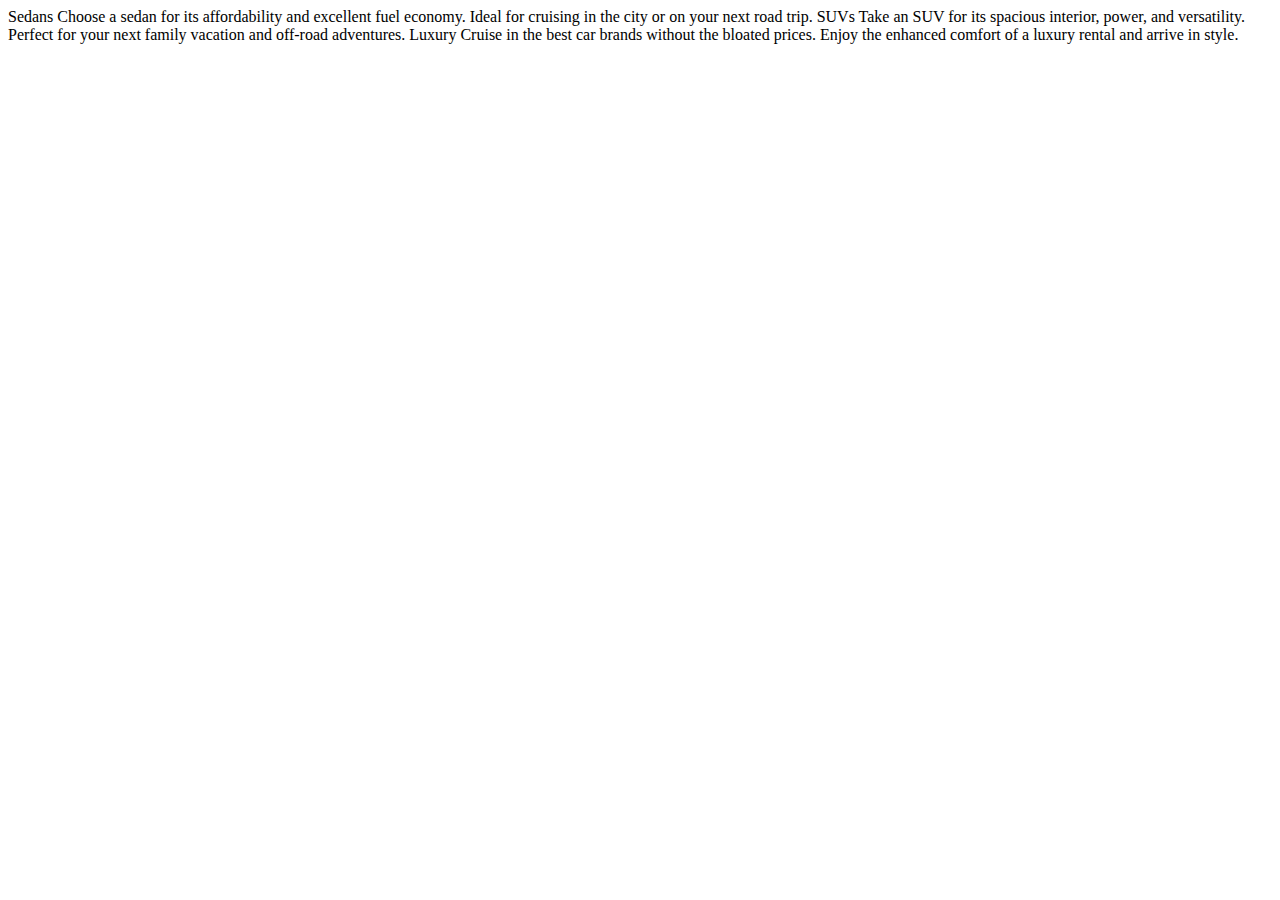
==== our service design/index.html @ 270feb00 "new folder created" ====
<!DOCTYPE html>
<html lang="en">
<head>
  <meta charset="UTF-8">
  <meta name="viewport" content="width=device-width, initial-scale=1.0"> <!-- displays site properly based on user's device -->

  <link rel="icon" type="image/png" sizes="32x32" href="./images/favicon-32x32.png">
  
  <title>Service Layout</title>
</head>
<body>
  
  Sedans
  Choose a sedan for its affordability and excellent fuel economy. Ideal for cruising in the city 
  or on your next road trip.

  SUVs
  Take an SUV for its spacious interior, power, and versatility. Perfect for your next family vacation 
  and off-road adventures.

  Luxury
  Cruise in the best car brands without the bloated prices. Enjoy the enhanced comfort of a luxury 
  rental and arrive in style.
  
</body>
</html>
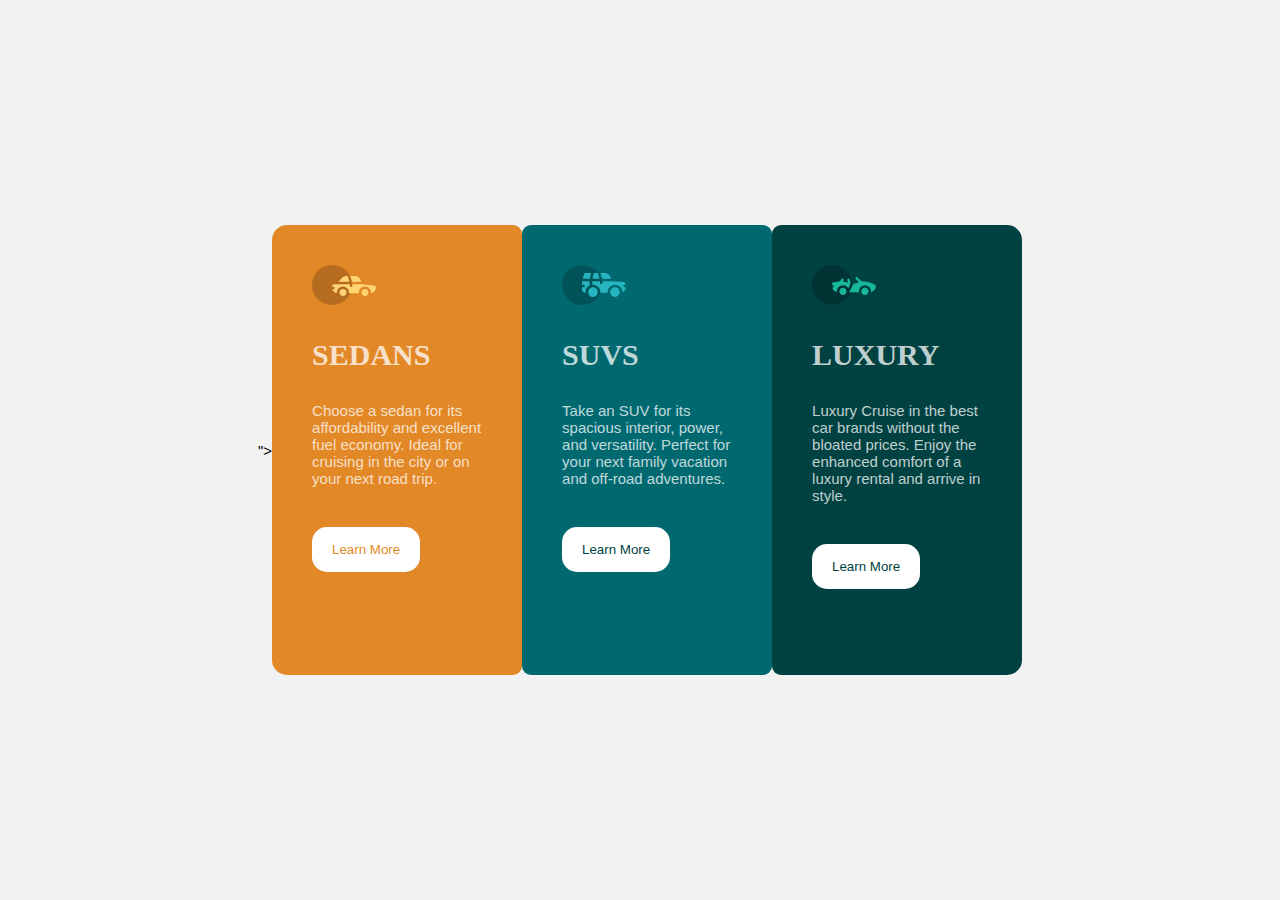
==== commit 3d3abf87: "service page completed" ====
--- a/our service design/index.html
+++ b/our service design/index.html
@@ -1,26 +1,49 @@
 <!DOCTYPE html>
 <html lang="en">
-<head>
-  <meta charset="UTF-8">
-  <meta name="viewport" content="width=device-width, initial-scale=1.0"> <!-- displays site properly based on user's device -->
+  <head>
+    <meta charset="UTF-8" />
+    <meta name="viewport" content="width=device-width, initial-scale=1.0" />
+    <!-- displays site properly based on user's device -->
 
-  <link rel="icon" type="image/png" sizes="32x32" href="./images/favicon-32x32.png">
-  
-  <title>Service Layout</title>
-</head>
-<body>
-  
-  Sedans
-  Choose a sedan for its affordability and excellent fuel economy. Ideal for cruising in the city 
-  or on your next road trip.
+    <link
+      rel="icon"
+      type="image/png"
+      sizes="32x32"
+      href="./images/favicon-32x32.png"
+    />
+<link rel="stylesheet" href="<link href="https://fonts.googleapis.com/css2?family=Big+Shoulders+Display:wght@700&family=Lexend+Deca:wght@400;700&display=swap" rel="stylesheet">">
 
-  SUVs
-  Take an SUV for its spacious interior, power, and versatility. Perfect for your next family vacation 
-  and off-road adventures.
+<link rel="stylesheet" href="style.css"> <!-- link:css  to link with style.css-->
 
-  Luxury
-  Cruise in the best car brands without the bloated prices. Enjoy the enhanced comfort of a luxury 
-  rental and arrive in style.
-  
-</body>
-</html>+    <title>Service Layout</title>
+  </head>
+  <body>
+    <div class="service-container">
+      <div class="service service-sedans">
+        <img src="./images/icon-sedans.svg" alt="" />
+        <h1 class="service-title">Sedans</h1>
+        <p class="service-content"> Choose a sedan for its affordability and excellent fuel economy.
+    Ideal for cruising in the city or on your next road trip. </p>
+        <button class="service-button">Learn More</button>
+      </div>
+
+      <div class="service service-suv">
+        <img src="./images/icon-suvs.svg" alt="" />
+        <h1 class="service-title">SUVS</h1>
+        <p class="service-content">Take an SUV
+          for its spacious interior, power, and versatility. Perfect for your next
+          family vacation and off-road adventures.</p>
+        <button class="service-button">Learn More</button>
+      </div>
+
+      <div class="service service-luxury">
+        <img src="./images/icon-luxury.svg" alt="" />
+        <h1 class="service-title">Luxury</h1>
+        <p class="service-content">Luxury Cruise in the best car
+          brands without the bloated prices. Enjoy the enhanced comfort of a luxury
+          rental and arrive in style.</p>
+        <button class="service-button">Learn More</button>
+      </div>
+    </div>
+  </body>
+</html>
--- a/our service design/style.css
+++ b/our service design/style.css
@@ -0,0 +1,81 @@
+* {
+  padding: 0;
+  margin: 0;
+  box-sizing: border-box;
+}
+
+body {
+  background-color: hsl(0, 0%, 95%);
+  min-height: 100vh; /*viewport height -vh*/
+  font-size: 15px;
+  display: flex;
+  justify-content: center;
+  align-items: center;
+  font-family: 'Lexend Deca', sans-serif;
+}
+
+.service
+{
+    width: 250px;
+    height: 450px;
+    color:  hsla(0, 0%, 100%, 0.75);
+    padding: 40px;
+    border-radius: 9px;
+}
+
+.service-container .service-button
+{
+    color: hsl(179, 100%, 13%);
+}
+
+.service-luxury.service-button
+{
+    color:hsl(184, 100%, 22%);
+}
+
+.service-sedans .service-button
+{
+    color:hsl(31, 77%, 52%);
+}
+
+.service-container {
+  display: flex;
+  justify-content: center;
+  align-items: center;
+  border-radius: 15px;
+  overflow: hidden;
+  
+ 
+}
+
+.service-sedans {
+ 
+  background-color: hsl(31, 77%, 52%);
+}
+
+.service-suv {
+ 
+  background-color: hsl(184, 100%, 22%);
+}
+
+.service-luxury {
+ 
+  background-color: hsl(179, 100%, 13%);
+}
+
+.service-title{
+    text-transform: uppercase;
+    margin-top: 30px;
+    margin-bottom: 30px;
+    font-family: 'Big Shoulders Display',cursive;
+}
+
+.service-button{
+    background-color: white;
+    padding: 15px 20px;
+    margin-top: 40px;
+    margin-bottom: 40px;
+    border: none;
+    border-radius: 15px;
+    font-family: 'Lexend Deca', sans-serif;
+}
